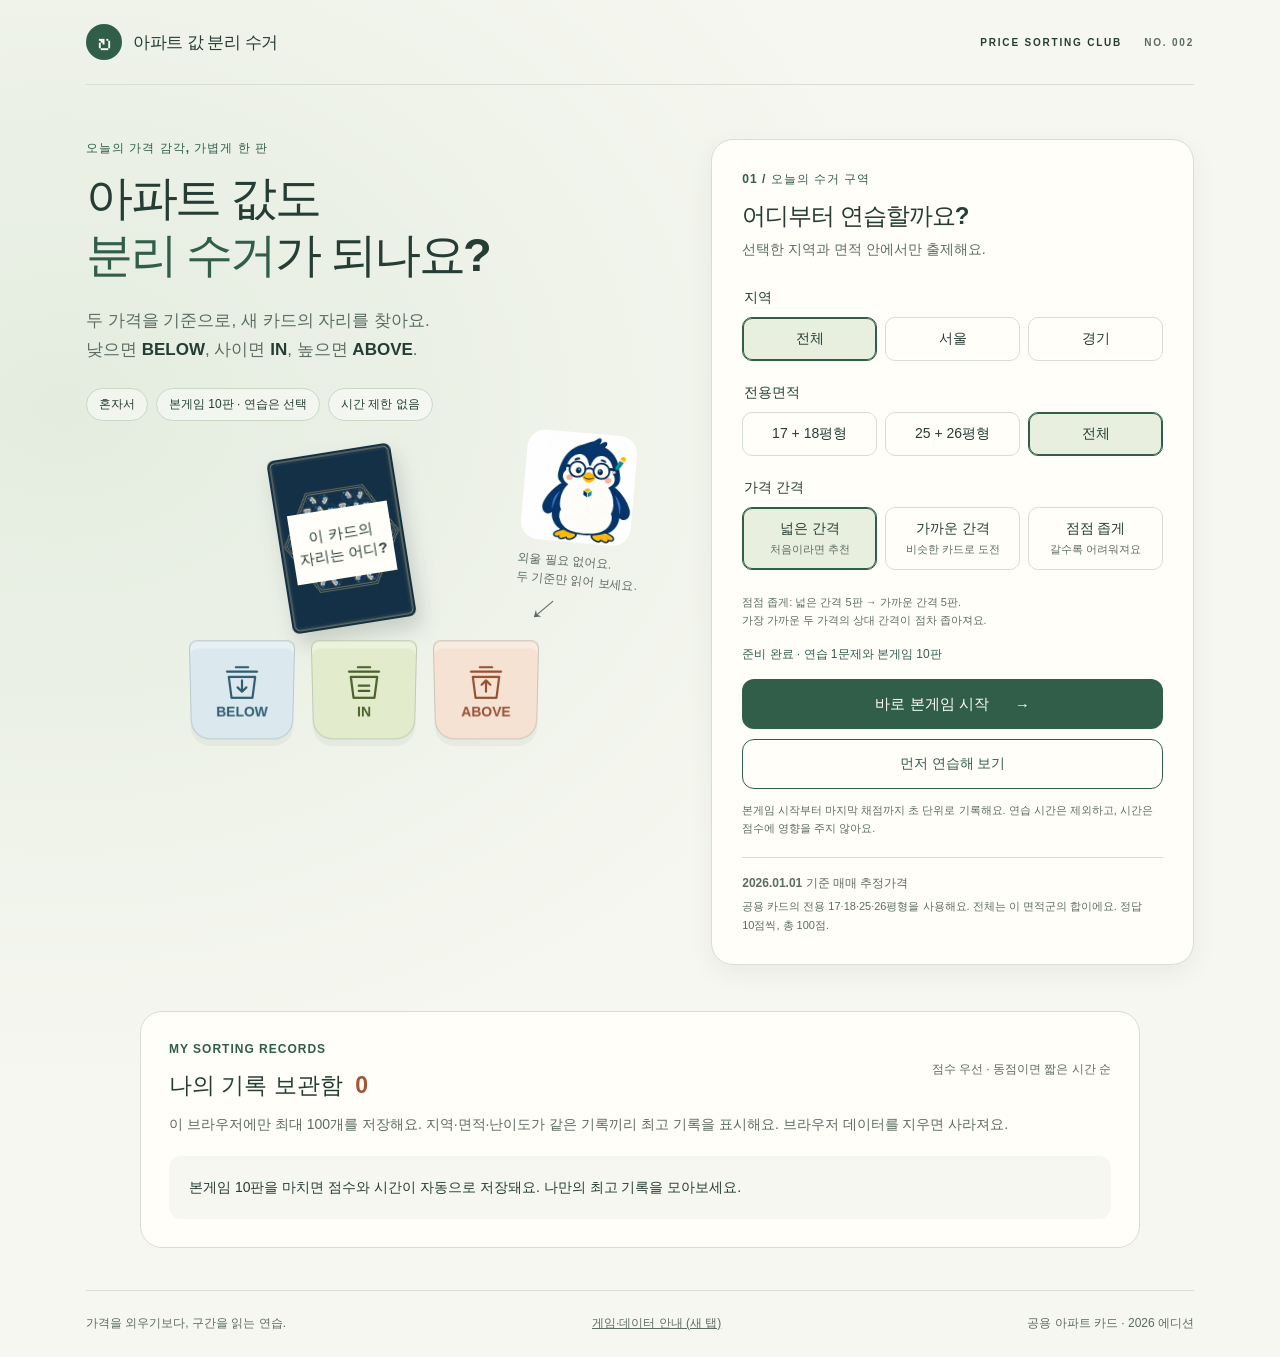
==== index.html @ 4777ab1a "initial commit" ====
<!doctype html>
<html lang="ko">
<head>
  <meta charset="utf-8">
  <meta name="viewport" content="width=device-width, initial-scale=1">
  <meta name="theme-color" content="#ecf2e9">
  <meta name="description" content="두 아파트 가격을 기준으로 새 카드의 자리를 찾아보세요. 연습 한 번, 열 번의 분리 수거로 익히는 가격 구간 감각.">
  <title>아파트 값 분리 수거 · G002</title>
  <link rel="preload" href="./assets/runtime.json.gz" as="fetch" crossorigin>
  <link rel="modulepreload" href="./engine.mjs">
  <link rel="modulepreload" href="./records.mjs">
  <link rel="modulepreload" href="./card-layout.mjs">
  <link rel="stylesheet" href="./styles.css">
  <script type="module" src="./app.mjs"></script>
</head>
<body>
  <a class="skip-link" href="#main">게임으로 건너뛰기</a>
  <div class="shell">
    <header class="site-header">
      <a href="./" class="brand" aria-label="아파트 값 분리 수거 처음으로"><span class="brand-mark" aria-hidden="true">↻</span><span>아파트 값 <b>분리 수거</b></span></a>
      <span class="edition">PRICE SORTING CLUB <span>NO. 002</span></span>
    </header>
    <main id="main" tabindex="-1"><div class="loading" role="status">카드와 수거함을 준비하고 있어요…</div></main>
    <footer class="site-footer"><span>가격을 외우기보다, 구간을 읽는 연습.</span><a href="./about.html" target="_blank" rel="noopener">게임·데이터 안내 (새 탭)</a><span>공용 아파트 카드 · 2026 에디션</span></footer>
  </div>
  <div id="announcer" class="sr-only" role="status" aria-live="polite" aria-atomic="true"></div>
  <noscript>게임을 플레이하려면 브라우저에서 JavaScript를 켜 주세요.</noscript>
</body>
</html>
---- styles.css ----
:root{color-scheme:light;--paper:#f6f7f0;--ink:#253d35;--muted:#5c6c63;--green:#315e48;--green-deep:#244b38;--line:#d7dfd2;--white:#fffef9;--below:#dbe9ef;--below-ink:#315d70;--inside:#e3ebcd;--inside-ink:#49612a;--above:#f5e2d3;--above-ink:#985032;--rust:#a35536;--radius:22px;--shadow:0 8px 24px #243d3510;font-family:Arial,'Apple SD Gothic Neo','Malgun Gothic',sans-serif;color:var(--ink);background:var(--paper);font-synthesis:none}*{box-sizing:border-box}body{margin:0;background:radial-gradient(ellipse at 5% 30%,#e4ecdf 0,transparent 50%),var(--paper);min-height:100vh}button,input,select{font:inherit}button,a,input,select{-webkit-tap-highlight-color:transparent}button{cursor:pointer;touch-action:manipulation}button:disabled{cursor:default}button,a,input,select,summary{outline-offset:5px}button:focus-visible,a:focus-visible,input:focus-visible,select:focus-visible,summary:focus-visible{outline:3px solid var(--rust)}[tabindex="-1"]:focus{outline:none}a{color:inherit}h1,h2,h3,p{margin:0}h1,h2,h3{text-wrap:balance;word-break:keep-all}p{line-height:1.65;word-break:keep-all}img{max-width:100%;display:block}button{border:0}button:disabled:not(.bin){opacity:.55}.shell{max-width:1180px;margin:auto;padding:0 36px}.site-header{display:flex;align-items:center;justify-content:space-between;padding:24px 0;border-bottom:1px solid var(--line);gap:16px}.brand{display:flex;align-items:center;gap:11px;text-decoration:none;font-size:17px;letter-spacing:-.5px}.brand-mark{display:grid;place-items:center;background:var(--green);color:var(--white);border-radius:50%;width:36px;height:36px;font-size:30px}.edition{font-size:10px;letter-spacing:1.8px;font-weight:700;display:flex;gap:22px}.edition span{color:var(--muted)}.site-footer{display:flex;justify-content:space-between;gap:12px;padding:24px 0;margin-top:42px;border-top:1px solid var(--line);color:var(--muted);font-size:12px}.eyebrow{font-size:12px;font-weight:700;letter-spacing:1px;color:var(--green);margin-bottom:10px}.muted{color:var(--muted);font-size:14px}.intro-grid{display:grid;grid-template-columns:1.15fr 1fr;gap:70px;padding:54px 0 8px}.intro-copy h1{font-size:47px;line-height:1.22;letter-spacing:-2.5px}.intro-copy h1 span{color:var(--green)}.lead{font-size:17px;margin-top:24px;color:var(--muted)}.lead b{color:var(--ink)}.mini-facts{display:flex;gap:8px;flex-wrap:wrap;margin:24px 0}.mini-facts span{font-size:12px;border:1px solid #cbd7c5;border-radius:30px;padding:7px 12px;background:#ffffff70}.setup{background:var(--white);border:1px solid var(--line);box-shadow:var(--shadow);border-radius:var(--radius);padding:30px;align-self:start}.setup h2{font-size:24px;margin-bottom:6px;letter-spacing:-1px}.setup form{margin-top:28px}fieldset{padding:0;border:0;margin:0 0 23px}legend{font-size:14px;font-weight:700;margin-bottom:10px}.segments{display:flex;gap:8px}.segments label{flex:1;min-width:0;position:relative;cursor:pointer}.segments input{position:absolute;opacity:0;width:100%;height:100%;margin:0;cursor:pointer}.segments span{display:block;text-align:center;border:1px solid var(--line);border-radius:10px;padding:12px 4px;font-size:14px;transition:background .16s,border-color .16s}.segments small{display:block;font-size:11px;margin-top:4px;font-weight:400;color:var(--muted)}.segments input:checked+span{background:#e8efdf;border-color:var(--green);box-shadow:inset 0 0 0 1px var(--green);font-weight:700}.segments input:focus-visible+span{outline:3px solid var(--rust);outline-offset:3px}.primary{background:var(--green);color:var(--white);border-radius:12px;min-height:50px;padding:14px 22px;font-size:15px;font-weight:700;display:inline-flex;align-items:center;justify-content:center;gap:26px;transition:background .18s,box-shadow .18s}.primary:hover:not(:disabled){background:var(--green-deep);box-shadow:0 5px 12px #244b3828}.start{width:100%}.availability{font-size:12px;color:var(--green);margin:2px 0 14px;min-height:20px}.data-note{border-top:1px solid var(--line);margin-top:20px;padding-top:17px;font-size:11px;color:var(--muted)}.data-note b{font-size:12px}.data-note p{margin-top:5px}.intro-art{height:290px;position:relative;margin-top:30px}.sample-back{position:absolute;width:125px;left:calc(50% - 85px);top:0;transform:rotate(-9deg);filter:drop-shadow(4px 12px 10px #253d3530)}.sample-back img{border-radius:7px}.sample-back span{position:absolute;left:12px;right:12px;top:57px;background:var(--white);padding:14px 0;text-align:center;font-size:15px;font-weight:700;line-height:1.4}.art-note{position:absolute;right:0;top:26px;transform:rotate(5deg);font-size:12px;line-height:1.6;color:var(--muted)}.art-note span{display:block;font-size:28px;padding-left:16px}.mini-bins{display:flex;justify-content:center;gap:18px;position:absolute;bottom:0;left:0;right:0}.mini-bin{width:104px;height:100px;border:1px solid #253d3530;border-radius:8px 8px 20px 20px;display:flex;flex-direction:column;align-items:center;justify-content:center;box-shadow:inset 0 7px #ffffff50,0 7px #253d350b;transform:perspective(300px) rotateX(-8deg)}.mini-bin svg{width:42px;height:42px}.mini-bin b{font-size:14px}.below{--bin-color:var(--below);--bin-ink:var(--below-ink);background:var(--below);color:var(--below-ink)}.inside{--bin-color:var(--inside);--bin-ink:var(--inside-ink);background:var(--inside);color:var(--inside-ink)}.above{--bin-color:var(--above);--bin-ink:var(--above-ink);background:var(--above);color:var(--above-ink)}.round-bar{display:flex;align-items:center;justify-content:space-between;padding:25px 0 16px}.round-chip{display:inline-block;padding:7px 12px;background:var(--green);color:var(--white);border-radius:6px;font-size:11px;font-weight:700;letter-spacing:1px}.round-count{font-size:12px;color:var(--muted);margin-left:12px}.score b{font-size:25px;font-variant-numeric:tabular-nums}.score span{font-size:12px;color:var(--muted)}.progress{display:flex;gap:6px}.progress span{flex:1;height:4px;border-radius:4px;background:#dfe6d9}.progress .done{background:var(--green)}.progress .current{background:#849d6c}.progress .miss{background:var(--rust)}.round-heading{display:flex;justify-content:space-between;align-items:center;gap:16px;padding:26px 0 16px}.round-heading .eyebrow{margin-bottom:5px}.round-heading h1{font-size:28px;letter-spacing:-1.1px;line-height:1.4}.scope{font-size:11px;text-align:right;color:var(--muted);white-space:nowrap}.practice-guide{background:#e7eddd;border:1px solid #d8e2ce;border-radius:9px;padding:11px 16px;font-size:13px;margin-bottom:16px}.cards-table{display:grid;grid-template-columns:1fr 1fr 1fr;align-items:start;gap:70px;max-width:900px;margin:12px auto 26px}.game-card{min-width:0;text-align:center}.card-label{font-size:12px;font-weight:700;margin-bottom:10px;display:flex;gap:7px;justify-content:center;align-items:center}.dot{height:6px;width:6px;border-radius:50%;background:var(--rust)}.target-card .card-label{color:var(--rust)}.card-surface{position:relative;aspect-ratio:630/880;max-width:230px;margin:auto;border-radius:12px;box-shadow:0 7px 13px #253d351b;isolation:isolate}.card-front,.card-back{width:100%;height:100%;object-fit:contain}.anchor-card .card-surface{max-width:213px}.anchor-card{padding-top:12px}.hint-panel{position:absolute;inset:12px;background:var(--white);border:1px solid #b7c1a8;border-radius:7px;text-align:left;padding:13px 12px;display:flex;flex-direction:column;justify-content:center}.hint-tag{color:var(--rust);font-size:10px;font-weight:700;letter-spacing:.3px}.hint-panel h3{font-size:20px;line-height:1.25;margin:9px 0;letter-spacing:-.8px;overflow-wrap:anywhere}.address{font-size:12px;line-height:1.5;color:var(--muted)}.hint-grid{display:grid;grid-template-columns:1fr 1fr;gap:12px 6px;margin:15px 0 0;padding-top:13px;border-top:1px solid var(--line)}.hint-grid .wide{grid-column:1/-1}.hint-grid dt{font-size:10px;color:var(--muted);margin-bottom:3px}.hint-grid dd{margin:0;font-weight:700;font-size:13px}.hint-grid small{display:block;font-size:10px;font-weight:400;margin-top:3px;color:var(--muted)}.hidden-price{display:flex;align-items:center;justify-content:space-between;border-top:1px dashed var(--line);margin-top:13px;padding-top:7px;font-size:25px;font-weight:700}.hidden-price span{font-size:10px;color:var(--muted);font-weight:400}.card-caption{margin-top:10px;min-height:45px}.card-caption span{display:block;font-size:11px;margin-bottom:4px;color:var(--muted);word-break:keep-all}.card-caption strong{font-size:19px;font-variant-numeric:tabular-nums;letter-spacing:-.7px}.target-card .card-caption strong{font-size:13px;color:var(--rust)}.target-card:has(.card-front) .card-caption strong{font-size:19px}.sorting-station{background:#edf0e6;border:1px solid var(--line);border-radius:var(--radius);padding:16px 25px 23px;max-width:940px;margin:auto}.price-axis{display:flex;justify-content:space-between;font-size:10px;font-weight:700;color:var(--muted);border-bottom:1px solid #aebca6;padding-bottom:6px;position:relative}.boundaries{display:grid;grid-template-columns:1fr 1fr;max-width:66.666%;margin:0 auto 17px;text-align:center}.boundaries span{font-size:10px;color:var(--muted);position:relative;padding-top:10px}.boundaries span:before{content:'';position:absolute;top:-5px;left:50%;height:10px;width:2px;background:var(--green)}.boundaries b{font-size:13px;color:var(--ink);display:block;margin-top:2px;font-variant-numeric:tabular-nums}.bins{display:grid;grid-template-columns:repeat(3,1fr);gap:20px}.bin{position:relative;background:transparent;border-radius:9px 9px 16px 16px;padding:0;text-align:left;transition:transform .18s;isolation:isolate}.bin-lid{height:9px;border:1px solid var(--bin-ink);background:var(--bin-color);border-radius:5px;box-shadow:inset 0 3px #ffffff88;transform-origin:10% 100%;transition:transform .2s}.bin-body{display:flex;gap:12px;align-items:center;background:var(--bin-color);border:1px solid var(--bin-ink);border-top:0;margin:0 5px;min-height:92px;padding:15px 16px;border-radius:0 0 13px 13px;box-shadow:inset 0 -6px #ffffff33,0 5px #253d3507}.bin svg{width:37px;height:37px;flex-shrink:0}.bin strong{font-size:22px;display:block;line-height:1.2;letter-spacing:-.5px;white-space:nowrap}.bin span:not(.bin-verdict){font-size:11px;display:block;margin-top:6px}.bin kbd{margin-left:auto;font-size:11px;border:1px solid #253d3533;border-radius:5px;width:21px;height:21px;text-align:center;padding:2px}.bin:hover:not(:disabled) .bin-lid{transform:translateY(-4px) rotate(-2deg)}.bin:hover:not(:disabled){transform:translateY(-3px)}.bin:active:not(:disabled){transform:translateY(1px)}.bin:disabled{opacity:.63}.bin.chosen,.bin.correct-bin{opacity:1}.bin.correct-bin .bin-body{box-shadow:inset 0 0 0 2px var(--bin-ink)}.bin.chosen:after{content:'✓';position:absolute;right:11px;top:17px;font-weight:700}.bin-verdict{display:block;min-height:20px;text-align:center;font-size:11px;margin-top:8px;font-weight:700}.choice-help{display:flex;align-items:center;justify-content:center;gap:9px;flex-wrap:wrap;margin-top:21px;font-size:12px}.choice-help label span{color:var(--muted)}.choice-help select{color:var(--ink);background:var(--white);border:1px solid #b3c0ad;border-radius:8px;padding:10px;min-height:44px}.choice-help p{flex-basis:100%;text-align:center;color:var(--muted);font-size:11px;margin-top:3px}kbd{font-family:inherit}.choice-help kbd{display:inline-block;border:1px solid var(--line);border-radius:3px;padding:0 4px;background:var(--white)}.result-panel{display:flex;align-items:center;justify-content:space-between;gap:26px;margin:24px auto 0;max-width:940px;background:var(--white);border:1px solid var(--line);border-radius:var(--radius);padding:24px}.result-panel>div{flex:1}.result-panel .eyebrow{font-size:11px}.result-panel h2{font-size:23px;letter-spacing:-.8px;margin-bottom:10px}.result-panel p{font-size:13px}.comparison-gap{color:var(--muted);margin-top:4px}.learning-tip{background:#eaf0e4;border-radius:9px;padding:12px 14px;font-size:12px;line-height:1.7;margin-top:14px;word-break:keep-all}.incorrect .learning-tip{background:#f6ebe1}.incorrect .eyebrow{color:var(--rust)}.result-panel .primary{flex-shrink:0}.summary{max-width:900px;margin:55px auto 0;text-align:center}.summary h1{font-size:35px;letter-spacing:-1.5px;line-height:1.4}.summary-score{display:flex;flex-direction:column;gap:12px;margin:32px 0 24px}.summary-score strong{font-size:80px;line-height:1;color:var(--green);letter-spacing:-4px}.summary-score small{font-size:22px;letter-spacing:-1px;font-weight:400;color:var(--muted)}.summary-score span{font-size:14px}.summary-score i{font-style:normal;color:var(--muted);margin:0 8px}.summary>p:not(.eyebrow){font-size:14px;color:var(--muted)}.summary-actions{display:flex;justify-content:center;gap:12px;margin:27px 0 18px;flex-wrap:wrap}.secondary{border:1px solid var(--green);border-radius:12px;background:transparent;color:var(--green);padding:14px 22px;min-height:50px;font-size:14px}.secondary:hover{background:#e4eddb}.summary .receipt{font-size:11px!important;overflow-wrap:anywhere}.review{text-align:left;border-top:1px solid var(--line);padding-top:30px;margin-top:40px}.review h2{font-size:21px;margin-bottom:8px}.review h2>span{color:var(--rust);margin-left:6px}.review-item{margin-top:14px;border:1px solid var(--line);border-radius:12px;background:var(--white)}.review-item>summary{display:flex;align-items:center;gap:14px;padding:18px;cursor:pointer;font-size:14px;list-style:none}.review-item>summary:after{content:'+';margin-left:8px;font-size:22px}.review-item[open]>summary:after{content:'−'}.review-item summary>span:last-child{font-size:12px;color:var(--rust);margin-left:auto}.review-number{font-size:12px;color:var(--muted)}.review-content{border-top:1px solid var(--line);padding:22px}.review-cards{display:grid;grid-template-columns:repeat(3,1fr);gap:24px;max-width:650px;margin:auto auto 20px}.review-cards figure{margin:0;min-width:0}.review-cards img{width:100%;height:auto}.review-cards figcaption{text-align:center;font-size:12px;margin-top:9px;line-height:1.5}.review-cards strong{display:block}.review-content>p{font-size:13px}.perfect{background:#eaf0e4;border-radius:12px;padding:20px;margin-top:20px;font-size:14px}.flying-card{position:fixed;pointer-events:none;z-index:20;filter:drop-shadow(0 10px 14px #253d3530)}.in-transit{opacity:.2}.receiving .bin-lid{transform:translateY(-9px) rotate(-8deg)}.receiving{animation:bin-catch .76s ease}.flip-in{animation:flip-in .48s ease-out;backface-visibility:hidden}.loading,.load-error{padding:80px 20px;text-align:center}.load-error p{margin:20px 0}.sr-only{position:absolute;width:1px;height:1px;overflow:hidden;clip:rect(0,0,0,0);white-space:nowrap}.skip-link{position:fixed;z-index:30;top:-100px;left:15px;padding:12px;background:var(--white)}.skip-link:focus{top:10px}@keyframes flip-in{from{transform:perspective(800px) rotateY(-90deg);opacity:.4}to{transform:perspective(800px) rotateY(0);opacity:1}}@keyframes bin-catch{75%{transform:translateY(4px) scale(.98)}90%{transform:translateY(-3px)}100%{transform:none}}
@media(min-width:1400px){.intro-grid{padding-top:65px}.intro-art{margin-top:42px}}
@media(max-width:950px){.intro-grid{gap:35px;grid-template-columns:1fr 1fr}.intro-copy h1{font-size:38px}.setup{padding:23px}.art-note{right:-8px;font-size:11px}.cards-table{gap:40px}.bin-body{gap:8px;padding:13px 10px}.bin svg{width:30px}.bin kbd{display:none}.result-panel{align-items:stretch;flex-direction:column}.result-panel .primary{align-self:flex-end}.hint-panel{padding:10px}.hint-panel h3{font-size:18px}.hint-grid{margin-top:10px;padding-top:10px;gap:9px}.hidden-price{margin-top:10px}.hint-tag{font-size:9px}}
@container game (max-width:700px){.shell{padding:0 18px}.site-header{padding:18px 0}.edition{font-size:9px}.edition>span{display:none}.brand{font-size:14px;gap:7px}.brand-mark{width:30px;height:30px;font-size:25px}.intro-grid{display:flex;flex-direction:column;gap:27px;padding-top:32px}.intro-copy h1{font-size:38px}.lead{font-size:15px;margin-top:18px}.mini-facts{margin:18px 0}.intro-art{height:200px;max-width:330px;margin:26px auto 0}.sample-back{width:80px;top:-5px;left:calc(50% - 55px)}.sample-back span{font-size:10px;top:35px;padding:10px 0;left:8px;right:8px}.mini-bin{width:85px;height:78px}.mini-bin svg{height:33px;width:33px}.art-note{right:10px;top:3px;font-size:10px}.setup{padding:24px 20px}.site-footer{font-size:10px;flex-direction:column;margin-top:28px;padding:18px 0}.round-heading{display:block;padding:20px 0 13px}.round-heading h1{font-size:24px}.round-heading .scope{text-align:left;margin-top:8px;font-size:10px}.round-heading .scope br{display:none}.round-heading .scope br:after{content:' · '}.practice-guide{font-size:12px;padding:10px 12px;margin-bottom:20px}.cards-table{grid-template-columns:1fr 1fr;gap:20px 28px;margin:0 auto 22px;max-width:420px}.anchor-card{padding:0}.anchor-card.low{grid-column:1;grid-row:1}.anchor-card.high{grid-column:2;grid-row:1}.target-card{grid-column:1/-1;grid-row:2;max-width:240px;justify-self:center;width:100%}.anchor-card .card-surface{max-width:164px}.card-label{font-size:10px}.card-caption strong{font-size:17px}.card-caption span{font-size:10px}.card-caption{min-height:38px;margin-top:8px}.hint-panel{padding:14px}.hint-panel h3{font-size:20px}.hint-grid{margin-top:15px;padding-top:12px;gap:12px}.hint-grid dt,.hint-grid small,.hint-tag{font-size:10px}.hint-grid dd{font-size:13px}.sorting-station{padding:13px 10px 16px;border-radius:16px}.bins{gap:8px}.bin-body{display:flex;flex-direction:column;padding:12px 3px;gap:4px;min-height:112px;text-align:center;margin:0 2px}.bin strong{font-size:clamp(14px,4.8cqw,20px)}.bin span:not(.bin-verdict){font-size:10px;line-height:1.4;margin-top:4px;word-break:keep-all}.bin svg{width:30px;height:30px}.boundaries{max-width:75%;margin-bottom:16px}.boundaries b{font-size:10px;letter-spacing:-.4px}.boundaries span{font-size:9px}.price-axis{font-size:9px}.choice-help{font-size:11px;gap:8px}.choice-help select{font-size:12px}.choice-help p{font-size:10px}.result-panel{padding:20px;gap:18px;border-radius:16px}.result-panel h2{font-size:21px}.result-panel .primary{align-self:stretch}.summary{margin-top:36px}.summary h1{font-size:28px}.summary-score strong{font-size:68px}.review-item>summary{padding:16px 12px;gap:8px;flex-wrap:wrap}.review-item>summary>b{font-size:13px}.review-item summary>span:last-child{font-size:11px}.review-content{padding:15px}.review-cards{gap:9px}.review-cards figcaption{font-size:10px}.summary>p:not(.eyebrow){font-size:13px}.review-item>summary:after{font-size:18px;margin-left:auto}.bin-verdict{font-size:9px}.bin.chosen:after{font-size:12px;right:7px;top:17px}}
@media(prefers-reduced-motion:reduce){*,*:before,*:after{animation:none!important;transition:none!important;scroll-behavior:auto!important}}
/* Preserve intrinsic card proportions when the intro illustration is scaled. */
.sample-back img{width:100%;height:auto}
/* Hints participate in layout, including long names and enlarged text. */
.card-surface.concealed{height:330px;min-height:330px;aspect-ratio:auto;padding:12px;display:flex}
.concealed .card-back{position:absolute;inset:0;z-index:-1;object-fit:cover;border-radius:12px}
.concealed .hint-panel{position:relative;inset:auto;flex:1;min-width:0;min-height:0;padding:12px}
.hint-content{flex:none;min-width:0;width:100%;display:flex;flex-direction:column}
.hint-content>*{flex-shrink:0}
.hint-content h3{font-size:calc(20px * var(--hint-name-scale,1));line-height:var(--hint-name-leading,1.25);margin:calc(9px * var(--hint-spacing,1)) 0}
.hint-content .address{line-height:1.4;overflow-wrap:anywhere}
.hint-content .hint-grid{margin-top:calc(15px * var(--hint-spacing,1));padding-top:calc(13px * var(--hint-spacing,1));gap:calc(12px * var(--hint-spacing,1)) 6px}
.hint-content .hint-grid dt{margin-bottom:calc(3px * var(--hint-spacing,1))}
.hint-content .hint-grid small{margin-top:calc(3px * var(--hint-spacing,1))}
.hint-content .hidden-price{margin-top:calc(13px * var(--hint-spacing,1));padding-top:calc(7px * var(--hint-spacing,1))}
.intro-art{pointer-events:none}

.shell{container-type:inline-size;container-name:game}
@media(max-width:700px){.shell{padding:0 18px}}
@container game (max-width:320px){.edition{display:none}.round-count{font-size:10px;margin-left:6px}.scope{white-space:normal}}
.skip-link{top:10px;transform:translateY(-200%);opacity:0;pointer-events:none}
.skip-link:focus{transform:none;opacity:1;pointer-events:auto}
/* Optional practice, whole-second records and sharing. */
.practice-start{width:100%;margin-top:10px;background:var(--white)}
.mode-note,.timing-note{font-size:11px;color:var(--muted);line-height:1.65;margin:12px 0 16px}
.art-note .mascot-turnaround{display:block;width:110px;height:110px;padding:0;margin:0 0 10px;background:url('./assets/turnaround.webp') 0 0/100% 100%;border-radius:18px;mix-blend-mode:multiply}
.art-note{top:-18px}.round-stats{display:flex;align-items:center;gap:20px}.elapsed{font-size:13px;color:var(--muted);font-variant-numeric:tabular-nums}.summary-mascot{margin:15px auto 0;width:160px;height:auto}.summary-score{margin-top:10px}.final-time{font-size:19px}
.record-board{text-align:left;margin:38px auto 0;padding:28px;background:var(--white);border:1px solid var(--line);border-radius:var(--radius);max-width:1000px}.record-heading{display:flex;justify-content:space-between;align-items:center;gap:16px;margin-bottom:12px}.record-heading h2{font-size:23px}.record-heading h2 span{color:var(--rust);margin-left:6px}.record-heading>p{font-size:12px;color:var(--muted)}.record-board>label{display:block;font-size:13px;font-weight:700;margin:23px 0 8px}.record-board select{width:100%;min-height:46px;padding:12px;background:var(--paper);color:var(--ink);border:1px solid #aebca6;border-radius:8px;min-width:0}.record-preview{display:flex;align-items:center;gap:26px;background:#edf2e5;border-radius:14px;padding:18px;margin-top:20px}.record-preview img{width:160px;height:auto;flex-shrink:0}.record-preview strong{display:block;font-size:55px;color:var(--green);line-height:1.1;margin:12px 0}.record-preview small{font-size:19px;color:var(--muted);font-weight:400}.record-preview p{font-size:13px}.best-badge{display:inline-block;font-size:11px;background:var(--green);color:var(--white);border-radius:20px;padding:4px 10px;margin-top:7px}.record-preview .record-time{font-size:18px;font-weight:700;margin-bottom:5px}.record-actions{display:flex;gap:12px;margin-top:20px;flex-wrap:wrap}.record-actions button{flex:1}.record-board .storage-warning{background:#f5e2d3;border-radius:9px;padding:12px;margin:12px 0;font-size:13px}.empty-records{padding:20px;margin-top:20px;background:var(--paper);border-radius:12px;font-size:14px}.record-board #share-status{font-size:13px;color:var(--green);min-height:24px;margin-top:12px}.record-board textarea{display:block;width:100%;margin-top:8px;padding:12px;border:1px solid var(--line);border-radius:9px;font:inherit;font-size:13px;line-height:1.6}.record-board #copy-fallback label{font-size:13px}
@container game (max-width:700px){.record-board{padding:20px 16px}.record-heading{display:block}.record-heading>p{margin-top:10px}.record-heading h2{font-size:21px}.record-preview{gap:12px;padding:13px}.record-preview img{width:90px}.record-preview strong{font-size:40px}.record-preview small{font-size:13px}.record-preview p{font-size:11px}.record-preview .record-time{font-size:14px}.record-actions{flex-direction:column}.record-actions button{width:100%;font-size:13px}.record-board .muted{font-size:12px}.record-board select{font-size:12px}.round-stats{gap:10px}.elapsed{font-size:11px}.summary-mascot{width:130px}.art-note{top:-10px}.art-note .mascot-turnaround{height:70px;width:70px;margin:0 0 4px}.art-note>span:last-child{display:none}.segments small{font-size:10px}.segments span{font-size:12px}.mode-note,.timing-note{font-size:11px}}

.card-surface>picture{display:block;width:100%;height:100%}
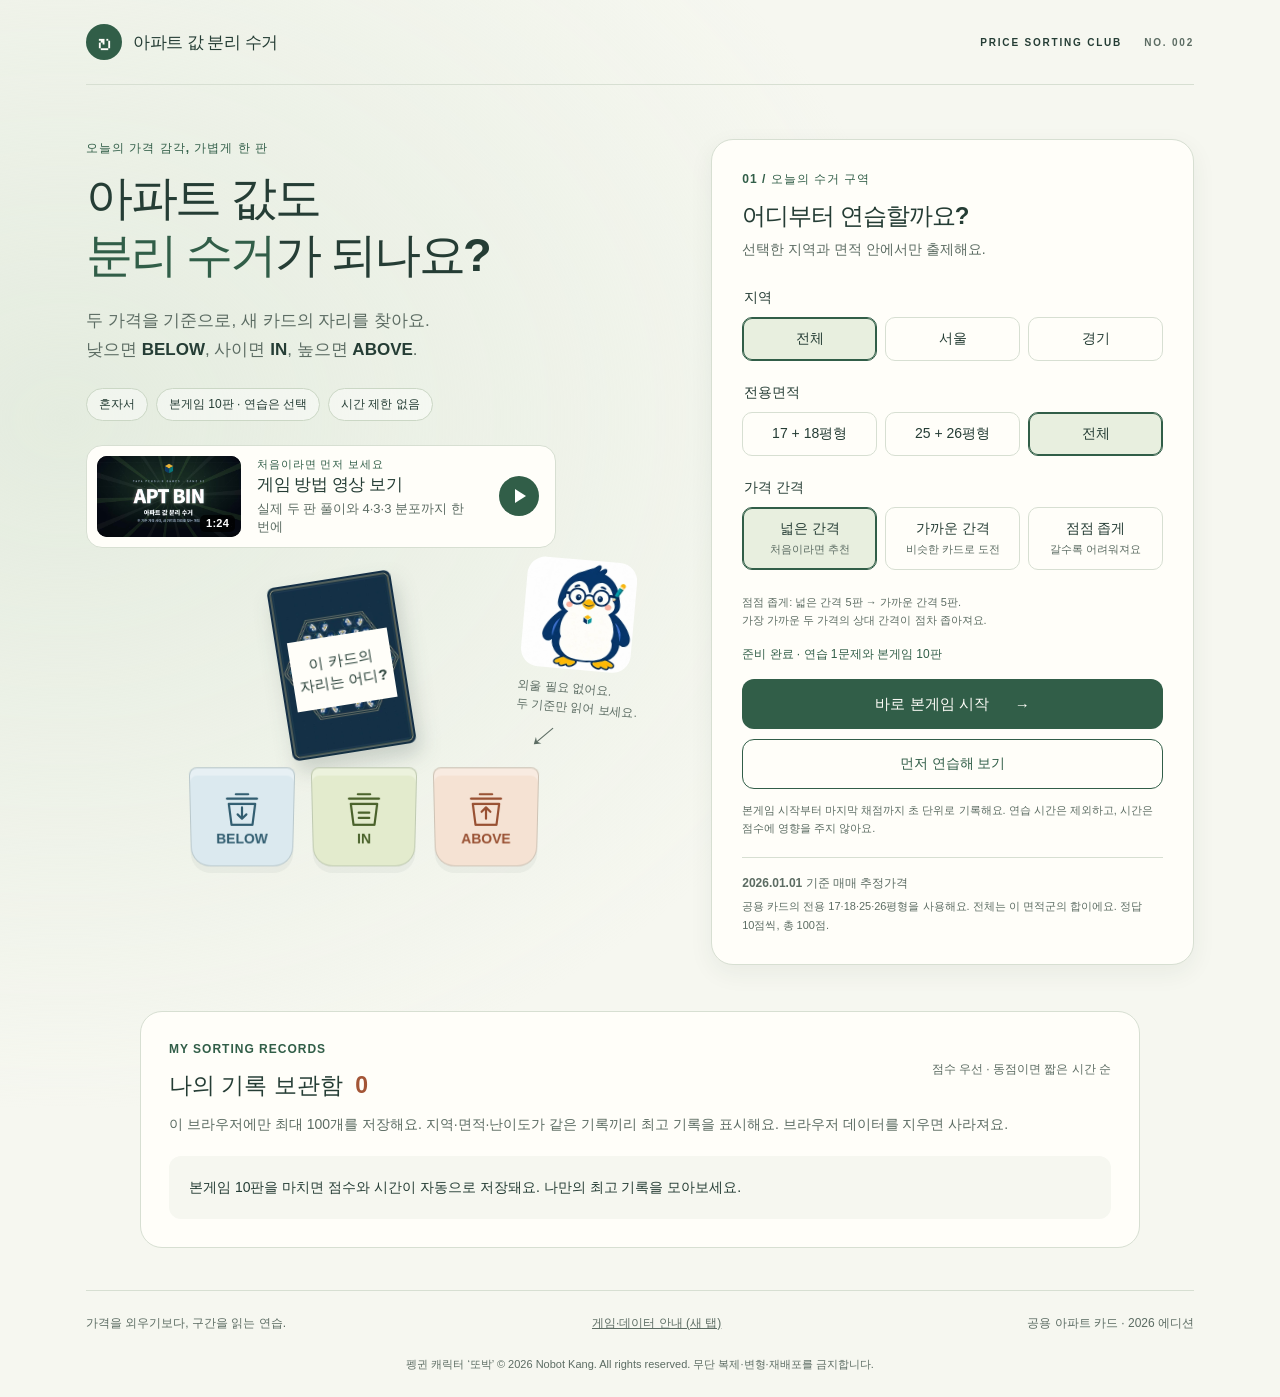
==== commit 646e8d2c: "update video" ====
--- a/index.html
+++ b/index.html
@@ -21,9 +21,10 @@
       <span class="edition">PRICE SORTING CLUB <span>NO. 002</span></span>
     </header>
     <main id="main" tabindex="-1"><div class="loading" role="status">카드와 수거함을 준비하고 있어요…</div></main>
-    <footer class="site-footer"><span>가격을 외우기보다, 구간을 읽는 연습.</span><a href="./about.html" target="_blank" rel="noopener">게임·데이터 안내 (새 탭)</a><span>공용 아파트 카드 · 2026 에디션</span></footer>
+    <footer class="site-footer"><span>가격을 외우기보다, 구간을 읽는 연습.</span><a href="./about.html" target="_blank" rel="noopener">게임·데이터 안내 (새 탭)</a><span>공용 아파트 카드 · 2026 에디션</span></footer><p class="rights"><span>펭귄 캐릭터 ‘또박’ © 2026 Nobot Kang. All rights reserved.</span> <span>무단 복제·변형·재배포를 금지합니다.</span></p>
   </div>
   <div id="announcer" class="sr-only" role="status" aria-live="polite" aria-atomic="true"></div>
+  <dialog id="rules-video" class="rules-dialog" aria-labelledby="rules-video-title"><div class="rules-head"><h2 id="rules-video-title">게임 방법 영상<span>1분 24초 · 한국어 음성·자막</span></h2><form method="dialog"><button class="rules-close" value="close" aria-label="영상 닫기">×</button></form></div><video controls playsinline preload="none" poster="./assets/rules-video.jpg" width="1280" height="720"><source src="./assets/rules-video.mp4" type="video/mp4"><a href="./assets/rules-video.mp4">영상 파일로 보기</a></video><form method="dialog" class="rules-foot"><p>예시 카드의 가격은 2026.01.01 기준 매매 모델 추정가격입니다.<br><small>펭귄 캐릭터 ‘또박’ © 2026 Nobot Kang. All rights reserved.</small></p><button class="rules-go" value="play">이해했어요, 게임하러 가기 <span aria-hidden="true">→</span></button></form></dialog>
   <noscript>게임을 플레이하려면 브라우저에서 JavaScript를 켜 주세요.</noscript>
 </body>
 </html>
--- a/styles.css
+++ b/styles.css
@@ -33,3 +33,38 @@
 @container game (max-width:700px){.record-board{padding:20px 16px}.record-heading{display:block}.record-heading>p{margin-top:10px}.record-heading h2{font-size:21px}.record-preview{gap:12px;padding:13px}.record-preview img{width:90px}.record-preview strong{font-size:40px}.record-preview small{font-size:13px}.record-preview p{font-size:11px}.record-preview .record-time{font-size:14px}.record-actions{flex-direction:column}.record-actions button{width:100%;font-size:13px}.record-board .muted{font-size:12px}.record-board select{font-size:12px}.round-stats{gap:10px}.elapsed{font-size:11px}.summary-mascot{width:130px}.art-note{top:-10px}.art-note .mascot-turnaround{height:70px;width:70px;margin:0 0 4px}.art-note>span:last-child{display:none}.segments small{font-size:10px}.segments span{font-size:12px}.mode-note,.timing-note{font-size:11px}}
 
 .card-surface>picture{display:block;width:100%;height:100%}
+/* Rules film: start-screen teaser and a modal player kept outside the re-rendered game root. */
+.rules-teaser,.rules-dialog{--rv-surface:#fffef9;--rv-line:#d7dfd2;--rv-ink:#253d35;--rv-muted:#5c6c63;--rv-accent:#315e48;--rv-on-accent:#fff;--rv-kicker:#315e48;--rv-glow:rgba(49,94,72,.4);--rv-shadow:rgba(37,61,53,.45);--rv-radius:16px}
+button.rules-teaser{display:flex;flex-wrap:wrap;align-items:center;gap:12px 16px;width:100%;max-width:470px;min-height:0;margin:24px 0 20px;padding:10px 16px 10px 10px;border:1px solid var(--rv-line);border-radius:var(--rv-radius);background:var(--rv-surface);color:var(--rv-ink);font:inherit;line-height:1.35;text-align:left;cursor:pointer;box-shadow:none;transition:transform .18s ease,border-color .18s ease,box-shadow .18s ease}
+button.rules-teaser:hover{transform:translateY(-2px);border-color:var(--rv-accent);background:var(--rv-surface);color:var(--rv-ink);box-shadow:0 14px 30px -18px var(--rv-shadow)}
+button.rules-teaser:focus-visible{outline:3px solid var(--rv-accent);outline-offset:3px}
+.rules-thumb{position:relative;flex:none;width:144px;max-width:100%;aspect-ratio:16/9;border-radius:calc(var(--rv-radius) - 6px);overflow:hidden;background:#0b0e13}
+.rules-thumb img{display:block;width:100%;height:100%;object-fit:cover;transform:scale(1.3);transition:transform .45s ease}
+button.rules-teaser:hover .rules-thumb img{transform:scale(1.4)}
+.rules-play{position:relative;flex:none;width:40px;height:40px;margin-left:auto;border-radius:50%;background:var(--rv-accent);box-shadow:0 0 0 0 var(--rv-glow)}
+.rules-play::after{content:'';position:absolute;top:13px;left:16px;border-style:solid;border-width:7px 0 7px 11px;border-color:transparent transparent transparent var(--rv-on-accent)}
+.rules-time{position:absolute;right:6px;bottom:5px;padding:1px 6px;border-radius:5px;background:rgba(0,0,0,.74);color:#fff;font-size:11px;font-weight:700;letter-spacing:.02em;font-variant-numeric:tabular-nums}
+.rules-copy{display:grid;flex:1 1 9em;gap:3px;min-width:0}
+.rules-kicker{color:var(--rv-kicker);font-size:11px;font-weight:800;letter-spacing:.08em}
+.rules-copy strong{font-size:17px;letter-spacing:-.025em}
+.rules-sub{color:var(--rv-muted);font-size:13px;word-break:keep-all;overflow-wrap:anywhere}
+.rules-dialog{width:min(1080px,calc(100vw - 32px));max-width:none;max-height:calc(100dvh - 32px);margin:auto;padding:0;overflow:auto;border:1px solid #2a333c;border-radius:20px;background:#0d1116;color:#eef2f4;box-shadow:0 40px 90px -30px rgba(0,0,0,.7)}
+.rules-dialog::backdrop{background:rgba(8,11,15,.8);backdrop-filter:blur(5px)}
+.rules-dialog .rules-head{display:flex;align-items:center;justify-content:space-between;gap:12px;padding:12px 12px 12px 22px}
+.rules-dialog .rules-head h2{margin:0;color:inherit;font-size:16px;line-height:1.4;letter-spacing:-.01em}
+.rules-dialog .rules-head h2 span{margin-left:8px;color:#9aa6b0;font-size:13px;font-weight:500}
+.rules-dialog .rules-close{display:grid;place-items:center;width:40px;height:40px;min-height:0;padding:0;border:1px solid #303a44;border-radius:50%;background:transparent;color:#eef2f4;font-size:22px;line-height:1;cursor:pointer}
+.rules-dialog .rules-close:hover{border-color:#eef2f4;background:#1a2129;color:#fff}
+.rules-dialog video{display:block;width:100%;height:auto;aspect-ratio:16/9;max-height:calc(100dvh - 170px);background:#000}
+.rules-dialog .rules-foot{display:flex;flex-wrap:wrap;align-items:center;justify-content:space-between;gap:10px 20px;margin:0;padding:14px 22px 16px}
+.rules-dialog .rules-foot p{margin:0;color:#9aa6b0;font-size:12px;line-height:1.5}
+.rules-dialog .rules-go{min-height:44px;margin:0;padding:10px 18px;border:0;border-radius:12px;background:var(--rv-accent);color:var(--rv-on-accent);font:inherit;font-size:15px;font-weight:800;cursor:pointer}
+.rules-dialog .rules-go:hover{background:var(--rv-accent);color:var(--rv-on-accent);filter:brightness(1.08)}
+.rules-dialog :focus-visible{outline:3px solid var(--rv-accent);outline-offset:2px}
+@media(prefers-reduced-motion:no-preference){.rules-play{animation:rules-pulse 2.6s ease-out infinite}.rules-dialog[open]{animation:rules-in .3s cubic-bezier(.2,.8,.2,1)}}
+@keyframes rules-pulse{0%{box-shadow:0 0 0 0 var(--rv-glow)}70%,100%{box-shadow:0 0 0 12px transparent}}
+@keyframes rules-in{from{opacity:0;transform:translateY(14px) scale(.98)}}
+@media(max-width:520px){button.rules-teaser{gap:12px;padding:8px 12px 8px 8px}.rules-thumb{width:104px}.rules-play{width:34px;height:34px}.rules-play::after{top:10px;left:13px}.rules-copy strong{font-size:16px}.rules-sub{font-size:12px}.rules-dialog{width:calc(100vw - 16px);max-height:calc(100dvh - 16px);border-radius:14px}.rules-dialog .rules-head{padding:8px 8px 8px 16px}.rules-dialog .rules-head h2 span{display:block;margin:0}.rules-dialog .rules-foot{padding:12px 16px 14px}.rules-dialog .rules-go{width:100%}}
+
+/* Ttobak character copyright line under the footer. */
+.rights{max-width:1140px;margin:0 auto;padding:0 16px 24px;text-align:center;font-size:11px;line-height:1.5;color:var(--muted);word-break:keep-all}.rights span{display:inline-block}
